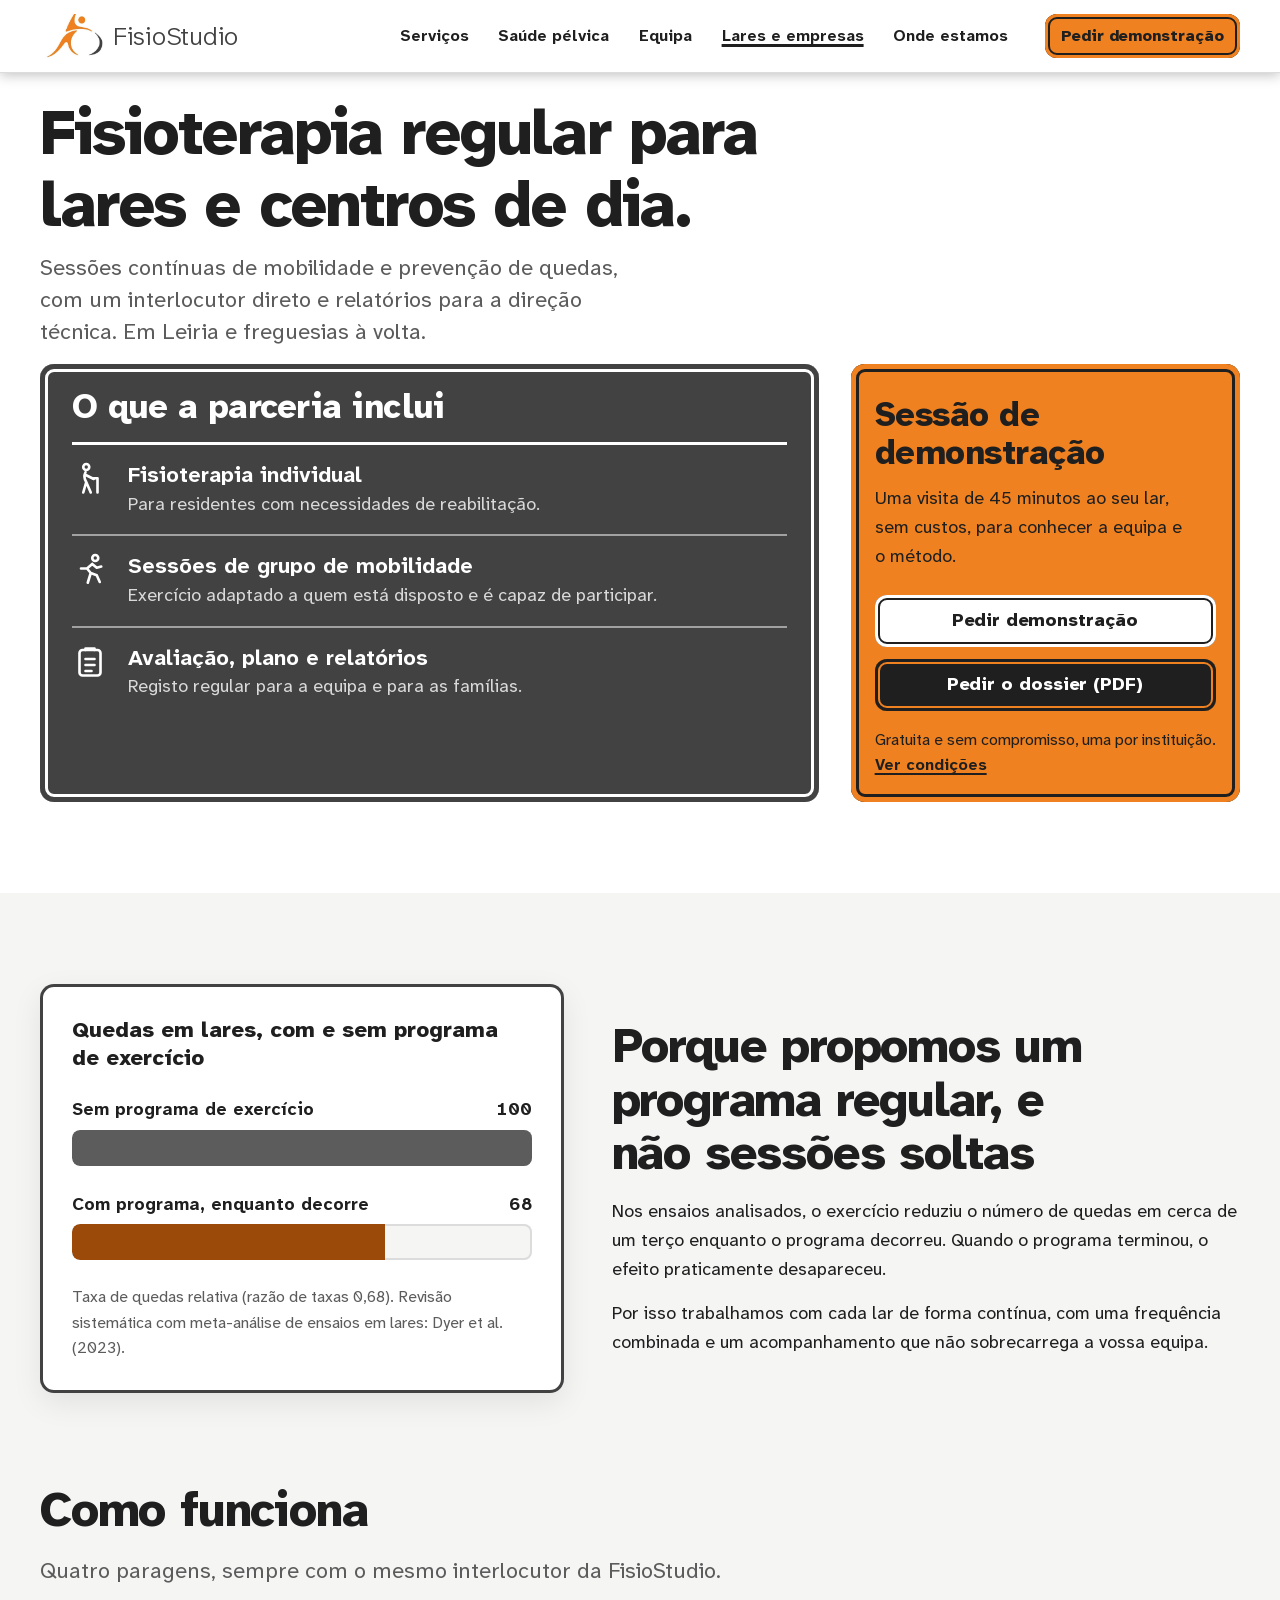
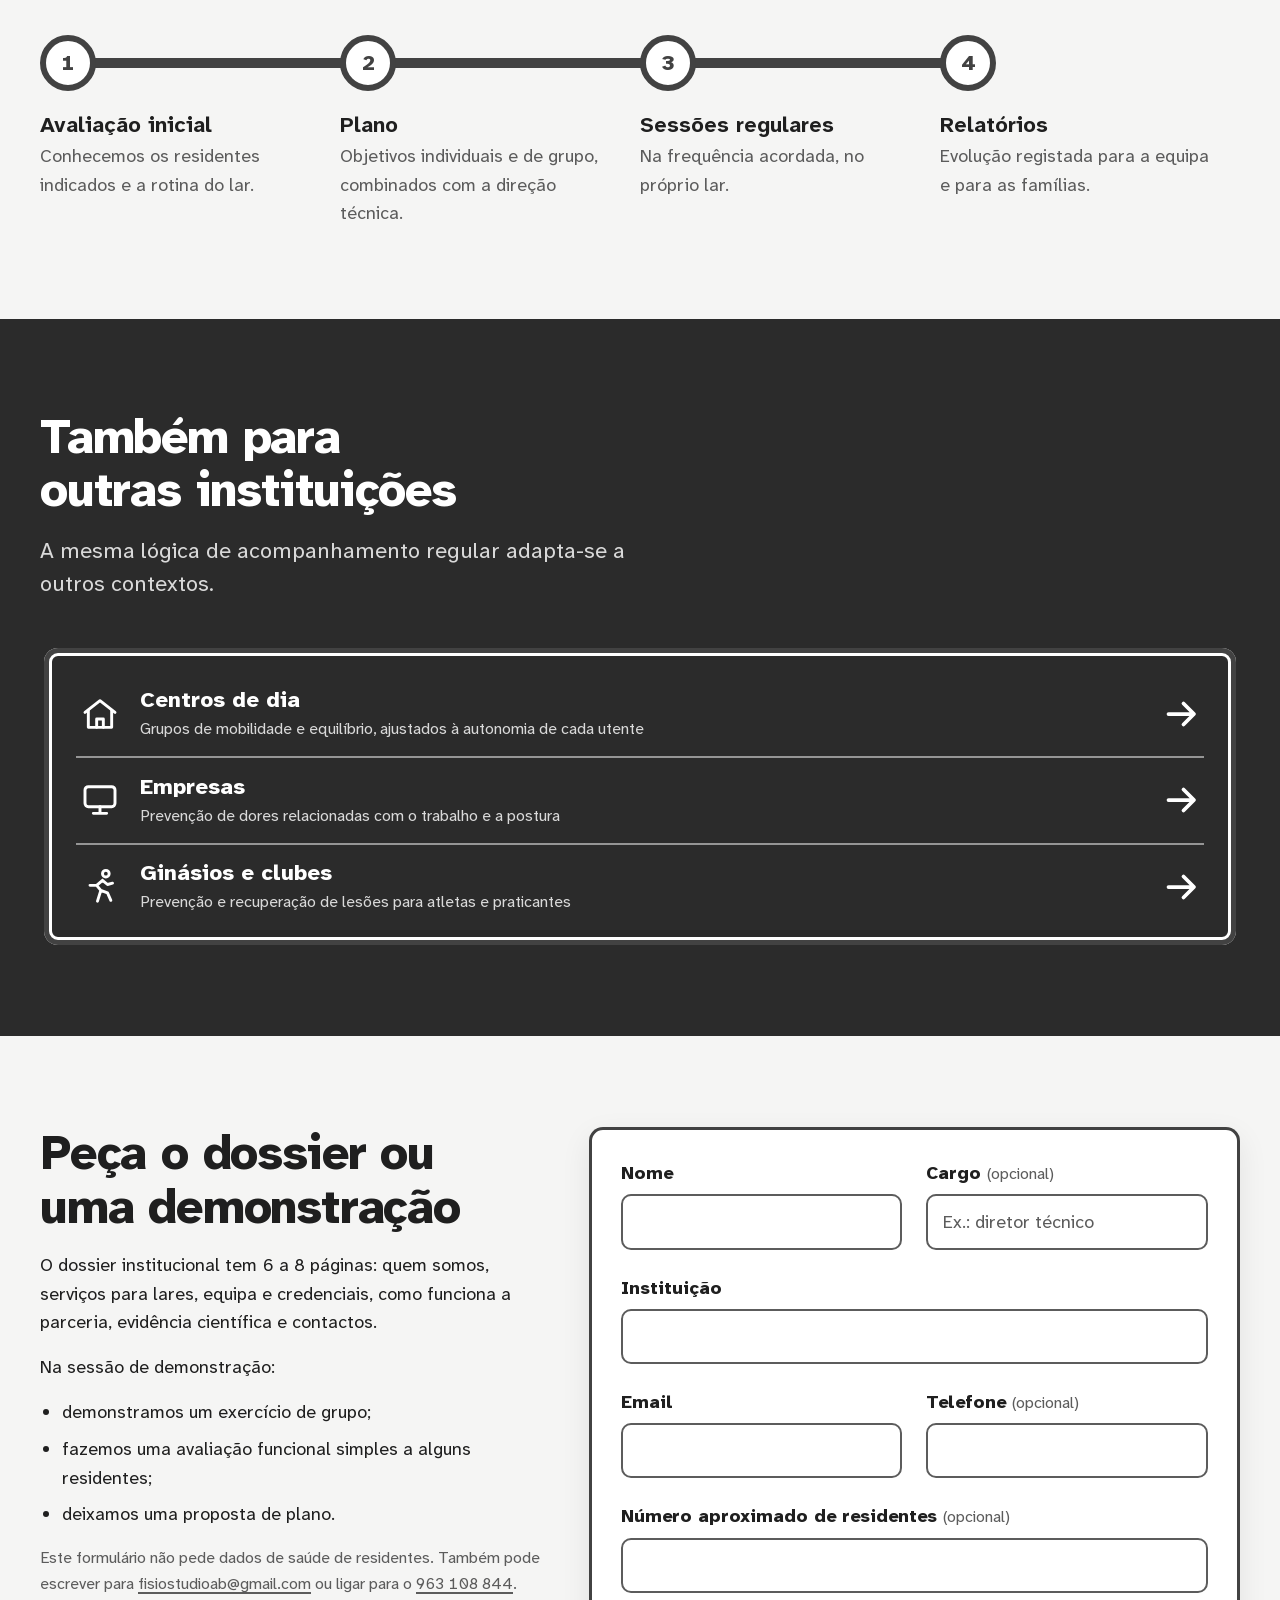
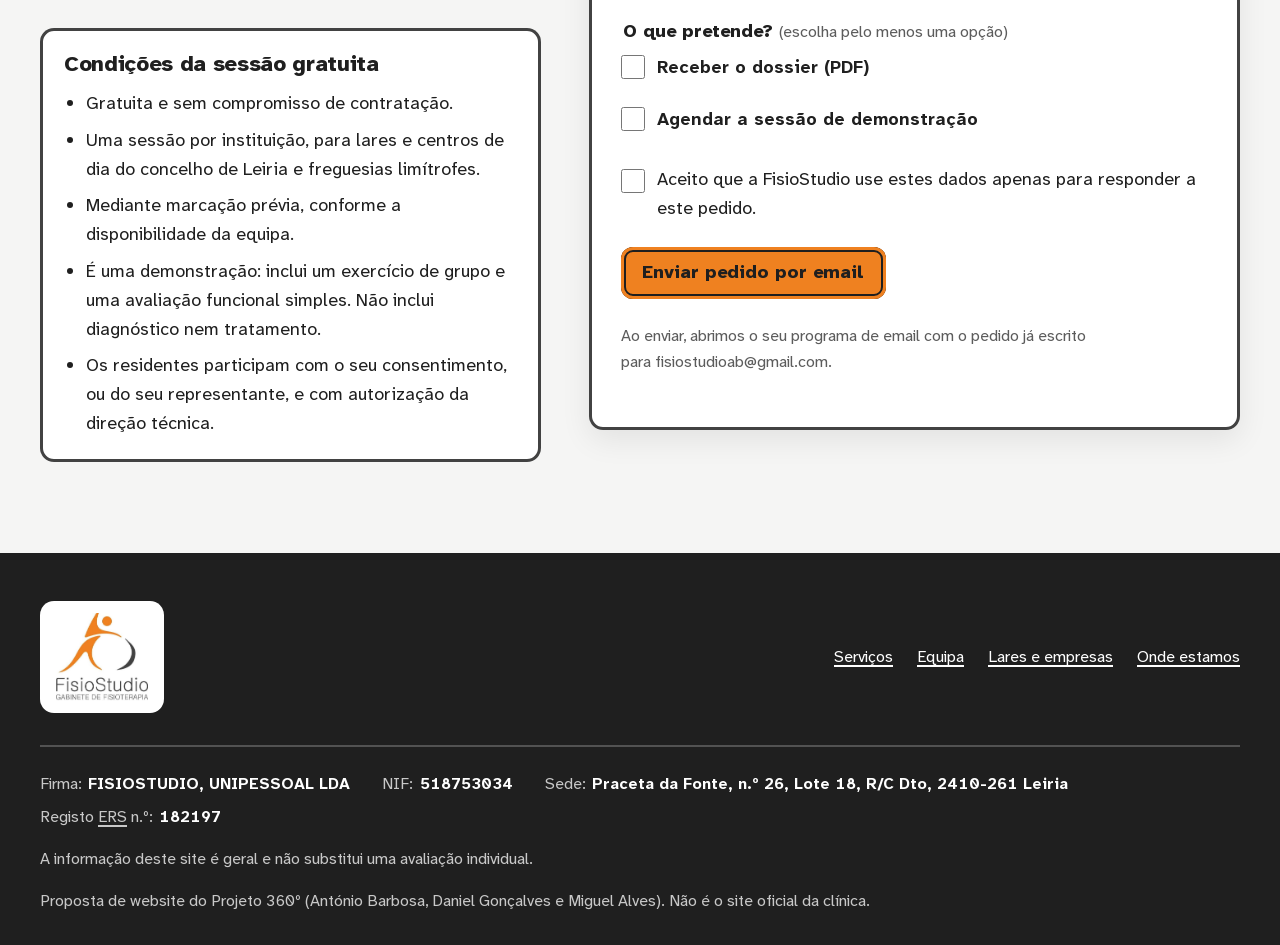
==== lares.html @ bb5291a2 "Site FisioStudio: proposta do Projeto 360º Site estático (index.html e lares.html) com as cores do l" ====
<!doctype html>
<html lang="pt-PT">
<head>
  <meta charset="utf-8">
  <meta name="viewport" content="width=device-width, initial-scale=1">
  <title>Fisioterapia para lares e centros de dia em Leiria · FisioStudio</title>
  <meta name="description" content="Fisioterapia regular em lares e centros de dia de Leiria: mobilidade, prevenção de quedas e sessões de grupo. Peça o dossier ou uma sessão de demonstração.">
  <meta name="theme-color" content="#ffffff">
  <link rel="stylesheet" href="assets/styles.css">
  <script>document.documentElement.classList.add('js');</script>
</head>
<body>
<svg width="0" height="0" style="position:absolute" aria-hidden="true" focusable="false">
  <defs>
    <symbol id="i-arrow" viewBox="0 0 24 24"><path d="M3 12h16M13 5l7 7-7 7"/></symbol>
    <symbol id="i-pain" viewBox="0 0 24 24"><circle cx="9" cy="4" r="2"/><path d="M9 7.5c-1.2 2.4-1.2 4.8 0 7l-2.5 7M9 14.5l3.5 7M9 9.5l4 2.5M5.5 10.5L9 9"/><path d="M14.5 13l2-1-1.2 2.4 2.2-.6-1.5 2.2"/></symbol>
    <symbol id="i-baby" viewBox="0 0 24 24"><circle cx="12" cy="7.5" r="4"/><path d="M10.5 7.5h.01M13.5 7.5h.01M11 9.5c.6.4 1.4.4 2 0"/><path d="M6.5 21c0-4 2.4-7 5.5-7s5.5 3 5.5 7"/><path d="M12 3.5c.8-.8 2-.8 2.5 0"/></symbol>
    <symbol id="i-pregnant" viewBox="0 0 24 24"><circle cx="10" cy="3.8" r="2.2"/><path d="M9.5 7.5c-1.5 2.3-1.7 5.2-.8 7.8"/><path d="M10.5 8c.7.6 1.3 1.2 1.6 1.8 2.9.2 4.4 2.3 3.6 4.4-.6 1.6-2.4 2.3-4.7 1.9"/><path d="M9 18l-.6 3M12.2 18.4l.4 2.6"/><path d="M10.6 10.8l2.4 2"/></symbol>
    <symbol id="i-run" viewBox="0 0 24 24"><circle cx="15.5" cy="4" r="2"/><path d="M13.5 8l-3.5 3 2.5 3-2 6.5M12.5 14l4 1.5 2 4.5M10 11H6M13.5 8l3 2.5 3-.8"/></symbol>
    <symbol id="i-desk" viewBox="0 0 24 24"><rect x="3" y="4" width="18" height="12" rx="2"/><path d="M8 20h8M12 16v4"/></symbol>
    <symbol id="i-senior" viewBox="0 0 24 24"><circle cx="9.5" cy="4" r="2"/><path d="M9 7.5c-1 2-.8 4.5.5 6.5l-2 7M9.5 14l3 7M9.5 9.5l5 2.5"/><path d="M17 11.5V21M14.5 11.5H17"/></symbol>
    <symbol id="i-home" viewBox="0 0 24 24"><path d="M3 11l9-7 9 7"/><path d="M5 9.8V20h14V9.8"/><path d="M10 20v-5h4v5"/></symbol>
    <symbol id="i-building" viewBox="0 0 24 24"><path d="M4 21V5l8-2v18M12 7h8v14M2 21h20"/><path d="M7 8h2M7 12h2M7 16h2M15 11h2M15 15h2"/></symbol>
    <symbol id="i-chat" viewBox="0 0 24 24"><path d="M4 19.5l1.3-3.7A8 8 0 1 1 8.6 19z"/><path d="M9 10h.01M12 10h.01M15 10h.01"/></symbol>
    <symbol id="i-phone" viewBox="0 0 24 24"><path d="M5 3h4l2 5-2.5 1.5a11 11 0 0 0 6 6L16 13l5 2v4a2 2 0 0 1-2 2A16 16 0 0 1 3 5a2 2 0 0 1 2-2"/></symbol>
    <symbol id="i-pin" viewBox="0 0 24 24"><path d="M12 21s-7-6.2-7-11.5a7 7 0 0 1 14 0C19 14.8 12 21 12 21z"/><circle cx="12" cy="9.5" r="2.5"/></symbol>
    <symbol id="i-parking" viewBox="0 0 24 24"><rect x="3" y="3" width="18" height="18" rx="3"/><path d="M9.5 17V7h3.5a3 3 0 0 1 0 6H9.5"/></symbol>
    <symbol id="i-clock" viewBox="0 0 24 24"><circle cx="12" cy="12" r="9"/><path d="M12 7v5l3 2"/></symbol>
    <symbol id="i-mail" viewBox="0 0 24 24"><rect x="3" y="5" width="18" height="14" rx="2"/><path d="M3.5 6l8.5 7 8.5-7"/></symbol>
    <symbol id="i-mic" viewBox="0 0 24 24"><rect x="9" y="3" width="6" height="11" rx="3"/><path d="M5.5 11a6.5 6.5 0 0 0 13 0M12 17.5V21M8.5 21h7"/></symbol>
    <symbol id="i-star" viewBox="0 0 24 24"><path d="M12 2.8l2.8 5.8 6.3.9-4.6 4.4 1.1 6.3L12 17.2l-5.6 3 1.1-6.3L2.9 9.5l6.3-.9z"/></symbol>
    <symbol id="i-clipboard" viewBox="0 0 24 24"><rect x="5" y="4" width="14" height="17" rx="2"/><path d="M9 4V3h6v1M9 10h6M9 14h6M9 18h4"/></symbol>
    <symbol id="i-menu" viewBox="0 0 24 24"><path d="M4 7h16M4 12h16M4 17h16"/></symbol>
  </defs>
</svg>

<a class="skip" href="#conteudo">Saltar para o conteúdo</a>

<header class="site-header">
  <div class="wrap">
    <a class="brand" href="index.html" aria-label="FisioStudio, página inicial"><img src="assets/logo-mark.png" alt="" width="57" height="44"><span aria-hidden="true">FisioStudio</span></a>
    <a class="btn header-cta" href="#pedido" aria-label="Pedir demonstração"><span class="cta-long" aria-hidden="true">Pedir demonstração</span><span class="cta-short" aria-hidden="true">Pedir</span></a>
    <button class="menu-toggle" type="button" aria-expanded="false" aria-controls="menu">
      <svg class="icon" aria-hidden="true"><use href="#i-menu"/></svg>Menu
    </button>
    <nav class="nav" id="menu" aria-label="Principal">
      <ul>
        <li><a href="index.html#linha-da-vida">Serviços</a></li>
        <li><a href="index.html#saude-pelvica">Saúde pélvica</a></li>
        <li><a href="index.html#equipa">Equipa</a></li>
        <li><a href="lares.html" aria-current="page">Lares e empresas</a></li>
        <li><a href="index.html#onde-estamos">Onde estamos</a></li>
      </ul>
    </nav>
  </div>
</header>

<main id="conteudo">

  <section class="hero hero--b2b" aria-labelledby="titulo">
    <div class="wrap">
      <div class="hero__lede">
        <h1 id="titulo">Fisioterapia regular para lares e centros de dia.</h1>
        <p>Sessões contínuas de mobilidade e prevenção de quedas, com um interlocutor direto e relatórios para a direção técnica. Em Leiria e freguesias à volta.</p>
      </div>
      <div class="hero__grid">
        <div class="facts-plate">
          <h2>O que a parceria inclui</h2>
          <ul class="facts">
            <li><svg class="icon" aria-hidden="true"><use href="#i-senior"/></svg><div><strong>Fisioterapia individual</strong><span>Para residentes com necessidades de reabilitação.</span></div></li>
            <li><svg class="icon" aria-hidden="true"><use href="#i-run"/></svg><div><strong>Sessões de grupo de mobilidade</strong><span>Exercício adaptado a quem está disposto e é capaz de participar.</span></div></li>
            <li><svg class="icon" aria-hidden="true"><use href="#i-clipboard"/></svg><div><strong>Avaliação, plano e relatórios</strong><span>Registo regular para a equipa e para as famílias.</span></div></li>
          </ul>
        </div>
        <div class="hero__aside">
          <div class="book-plate">
            <h2>Sessão de demonstração</h2>
            <p>Uma visita de 45 minutos ao seu lar, sem custos, para conhecer a equipa e o método.</p>
            <div class="actions">
              <a class="btn" href="#pedido">Pedir demonstração</a>
              <a class="btn btn--ink" href="#pedido">Pedir o dossier (PDF)</a>
            </div>
            <p class="small">Gratuita e sem compromisso, uma por instituição. <a href="#condicoes">Ver condições</a></p>
          </div>
        </div>
      </div>
    </div>
  </section>

  <section class="section" aria-labelledby="evidencia-titulo">
    <div class="wrap evidence">
      <figure class="evidence__figure">
        <p class="evidence__title">Quedas em lares, com e sem programa de exercício</p>
        <div class="bars" role="img" aria-label="Gráfico de barras, índice relativo de quedas: sem programa de exercício, 100; com programa, enquanto decorre, 68, cerca de um terço menos.">
          <div>
            <div class="bar__label"><span>Sem programa de exercício</span><span>100</span></div>
            <div class="bar__track"><div class="bar__fill" style="width:100%"></div></div>
          </div>
          <div>
            <div class="bar__label"><span>Com programa, enquanto decorre</span><span>68</span></div>
            <div class="bar__track"><div class="bar__fill bar__fill--sign" style="width:68%"></div></div>
          </div>
        </div>
        <figcaption>Taxa de quedas relativa (razão de taxas 0,68). Revisão sistemática com meta-análise de ensaios em lares: Dyer et al. (2023).</figcaption>
      </figure>
      <div class="evidence__text">
        <h2 id="evidencia-titulo">Porque propomos um programa regular, e não sessões soltas</h2>
        <p>Nos ensaios analisados, o exercício reduziu o número de quedas em cerca de um terço enquanto o programa decorreu. Quando o programa terminou, o efeito praticamente desapareceu.</p>
        <p>Por isso trabalhamos com cada lar de forma contínua, com uma frequência combinada e um acompanhamento que não sobrecarrega a vossa equipa.</p>
      </div>
    </div>
  </section>

  <section class="section section--tight" aria-labelledby="como-titulo">
    <div class="wrap">
      <div class="section__head">
        <h2 id="como-titulo">Como funciona</h2>
        <p>Quatro paragens, sempre com o mesmo interlocutor da FisioStudio.</p>
      </div>
      <ol class="route-line">
        <li><div><strong>Avaliação inicial</strong><span>Conhecemos os residentes indicados e a rotina do lar.</span></div></li>
        <li><div><strong>Plano</strong><span>Objetivos individuais e de grupo, combinados com a direção técnica.</span></div></li>
        <li><div><strong>Sessões regulares</strong><span>Na frequência acordada, no próprio lar.</span></div></li>
        <li><div><strong>Relatórios</strong><span>Evolução registada para a equipa e para as famílias.</span></div></li>
      </ol>
    </div>
  </section>

  <section class="section lifeline" aria-labelledby="outros-titulo">
    <div class="wrap">
      <div class="section__head">
        <h2 id="outros-titulo">Também para outras instituições</h2>
        <p>A mesma lógica de acompanhamento regular adapta-se a outros contextos.</p>
      </div>
      <nav class="direction-plate direction-plate--solo" aria-labelledby="outros-titulo">
        <ul class="routes">
          <li><a class="route" href="#pedido">
            <svg class="icon" aria-hidden="true"><use href="#i-home"/></svg>
            <span><span class="route__need">Centros de dia</span><span class="route__dest">Grupos de mobilidade e equilíbrio, ajustados à autonomia de cada utente</span></span>
            <svg class="icon route__arrow" aria-hidden="true"><use href="#i-arrow"/></svg>
          </a></li>
          <li><a class="route" href="#pedido">
            <svg class="icon" aria-hidden="true"><use href="#i-desk"/></svg>
            <span><span class="route__need">Empresas</span><span class="route__dest">Prevenção de dores relacionadas com o trabalho e a postura</span></span>
            <svg class="icon route__arrow" aria-hidden="true"><use href="#i-arrow"/></svg>
          </a></li>
          <li><a class="route" href="#pedido">
            <svg class="icon" aria-hidden="true"><use href="#i-run"/></svg>
            <span><span class="route__need">Ginásios e clubes</span><span class="route__dest">Prevenção e recuperação de lesões para atletas e praticantes</span></span>
            <svg class="icon route__arrow" aria-hidden="true"><use href="#i-arrow"/></svg>
          </a></li>
        </ul>
      </nav>
    </div>
  </section>

  <section class="section" id="pedido" aria-labelledby="pedido-titulo">
    <div class="wrap request">
      <div class="request__info">
        <h2 id="pedido-titulo">Peça o dossier ou uma demonstração</h2>
        <p>O dossier institucional tem 6 a 8 páginas: quem somos, serviços para lares, equipa e credenciais, como funciona a parceria, evidência científica e contactos.</p>
        <p>Na sessão de demonstração:</p>
        <ul>
          <li>demonstramos um exercício de grupo;</li>
          <li>fazemos uma avaliação funcional simples a alguns residentes;</li>
          <li>deixamos uma proposta de plano.</li>
        </ul>
        <p class="note">Este formulário não pede dados de saúde de residentes. Também pode escrever para <a href="mailto:fisiostudioab@gmail.com">fisiostudioab@gmail.com</a> ou ligar para o <a href="tel:+351963108844">963 108 844</a>.</p>
        <div class="conditions" id="condicoes">
          <h3>Condições da sessão gratuita</h3>
          <ul>
            <li>Gratuita e sem compromisso de contratação.</li>
            <li>Uma sessão por instituição, para lares e centros de dia do concelho de Leiria e freguesias limítrofes.</li>
            <li>Mediante marcação prévia, conforme a disponibilidade da equipa.</li>
            <li>É uma demonstração: inclui um exercício de grupo e uma avaliação funcional simples. Não inclui diagnóstico nem tratamento.</li>
            <li>Os residentes participam com o seu consentimento, ou do seu representante, e com autorização da direção técnica.</li>
          </ul>
        </div>
      </div>

      <form class="form" data-request-form novalidate aria-labelledby="pedido-titulo">
        <div class="field-row">
          <div class="field">
            <label for="nome">Nome</label>
            <input id="nome" name="nome" type="text" autocomplete="name" required aria-describedby="erro-nome">
            <p class="error" id="erro-nome" hidden>Indique o seu nome.</p>
          </div>
          <div class="field">
            <label for="cargo">Cargo <span class="hint">(opcional)</span></label>
            <input id="cargo" name="cargo" type="text" autocomplete="organization-title" placeholder="Ex.: diretor técnico">
          </div>
        </div>
        <div class="field">
          <label for="instituicao">Instituição</label>
          <input id="instituicao" name="instituicao" type="text" autocomplete="organization" required aria-describedby="erro-instituicao">
          <p class="error" id="erro-instituicao" hidden>Indique o nome da instituição.</p>
        </div>
        <div class="field-row">
          <div class="field">
            <label for="email">Email</label>
            <input id="email" name="email" type="email" autocomplete="email" required aria-describedby="erro-email">
            <p class="error" id="erro-email" hidden>Indique um email válido, por exemplo nome@instituicao.pt.</p>
          </div>
          <div class="field">
            <label for="telefone">Telefone <span class="hint">(opcional)</span></label>
            <input id="telefone" name="telefone" type="tel" autocomplete="tel">
          </div>
        </div>
        <div class="field">
          <label for="residentes">Número aproximado de residentes <span class="hint">(opcional)</span></label>
          <input id="residentes" name="residentes" type="number" min="1" inputmode="numeric">
        </div>
        <fieldset aria-describedby="erro-pedido">
          <legend>O que pretende? <span class="hint">(escolha pelo menos uma opção)</span></legend>
          <label class="choice"><input type="checkbox" name="pedido" value="dossier"> Receber o dossier (PDF)</label>
          <label class="choice"><input type="checkbox" name="pedido" value="demonstracao"> Agendar a sessão de demonstração</label>
          <p class="error" id="erro-pedido" hidden>Escolha pelo menos uma opção.</p>
        </fieldset>
        <div class="field">
          <label class="choice choice--consent"><input type="checkbox" name="consentimento" required aria-describedby="erro-consentimento"> Aceito que a FisioStudio use estes dados apenas para responder a este pedido.</label>
          <p class="error" id="erro-consentimento" hidden>Para o contactarmos, precisamos do seu consentimento.</p>
        </div>
        <button class="btn" type="submit">Enviar pedido por email</button>
        <p class="hint">Ao enviar, abrimos o seu programa de email com o pedido já escrito para fisiostudioab@gmail.com.</p>
        <p class="form-status" role="status" tabindex="-1"></p>
      </form>
    </div>
  </section>

</main>

<footer class="site-footer">
  <div class="wrap">
    <div class="footer-top">
      <a class="footer-logo" href="index.html"><img src="assets/logo.png" alt="FisioStudio, gabinete de fisioterapia. Página inicial" width="92" height="88"></a>
      <nav class="footer-nav" aria-label="Rodapé">
        <ul>
          <li><a href="index.html#linha-da-vida">Serviços</a></li>
          <li><a href="index.html#equipa">Equipa</a></li>
          <li><a href="lares.html">Lares e empresas</a></li>
          <li><a href="index.html#onde-estamos">Onde estamos</a></li>
        </ul>
      </nav>
    </div>
    <div class="legal">
      <dl>
        <div><dt>Firma:</dt><dd>FISIOSTUDIO, UNIPESSOAL LDA</dd></div>
        <div><dt>NIF:</dt><dd>518753034</dd></div>
        <div><dt>Sede:</dt><dd>Praceta da Fonte, n.º 26, Lote 18, R/C Dto, 2410-261 Leiria</dd></div>
        <div><dt>Registo <a href="https://www.ers.pt/pt/prestadores/servicos/pesquisa-de-prestadores/"><abbr title="Entidade Reguladora da Saúde">ERS</abbr></a> n.º:</dt><dd>182197</dd></div>
      </dl>
      <p>A informação deste site é geral e não substitui uma avaliação individual.</p>
      <p>Proposta de website do Projeto 360º (António Barbosa, Daniel Gonçalves e Miguel Alves). Não é o site oficial da clínica.</p>
    </div>
  </div>
</footer>

<script src="assets/app.js" defer></script>
</body>
</html>
---- assets/styles.css ----
/* FisioStudio: sistema de sinalética */

@font-face {
  font-family: "Atkinson Hyperlegible Next";
  font-style: normal;
  font-weight: 200 800;
  font-display: swap;
  src: url("fonts/atkinson-hyperlegible-next-latin-ext.woff2") format("woff2");
  unicode-range: U+0100-02BA, U+02BD-02C5, U+02C7-02CC, U+02CE-02D7, U+02DD-02FF, U+0304, U+0308, U+0329, U+1D00-1DBF, U+1E00-1E9F, U+1EF2-1EFF, U+2020, U+20A0-20AB, U+20AD-20C4, U+2113, U+2C60-2C7F, U+A720-A7FF;
}
@font-face {
  font-family: "Atkinson Hyperlegible Next";
  font-style: normal;
  font-weight: 200 800;
  font-display: swap;
  src: url("fonts/atkinson-hyperlegible-next-latin.woff2") format("woff2");
  unicode-range: U+0000-00FF, U+0131, U+0152-0153, U+02BB-02BC, U+02C6, U+02DA, U+02DC, U+0304, U+0308, U+0329, U+2000-206F, U+20AC, U+2122, U+2191, U+2193, U+2212, U+2215, U+FEFF, U+FFFD;
}

:root {
  /* Cores do logótipo FisioStudio: laranja #EF8120 e carvão #424242, sobre branco.
     Carvão = placas de direção; laranja = marca e ações de marcação; laranja escuro = localização e texto laranja. */
  --sign: #424242;
  --sign-deep: #2b2b2b;
  --sign-tint: #d9d9d9;
  --mark: #ef8120;
  --mark-hover: #f59a47;
  --brown: #9c4a09;
  --brown-tint: #fce3cc;
  --ink: #1f1f1f;
  --ink-soft: #5c5c5c;
  --night: #1f1f1f;
  --night-soft: #c8c8c8;
  --ground: #f5f5f4;
  --paper: #ffffff;
  --rule: #dcdcdc;
  --ink-hover: #3a3a3a;
  --error: #a4161a;
  --error-bg: #fff5f5;
  --ok: #14532d;
  --ok-bg: #e6f4ea;

  --font: "Atkinson Hyperlegible Next", "Atkinson Hyperlegible", system-ui, sans-serif;

  --step--1: 1rem;
  --step-0: 1.125rem;
  --step-1: 1.375rem;
  --step-2: clamp(1.625rem, 1.2rem + 1.4vw, 2.125rem);
  --step-3: clamp(2rem, 1.3rem + 2.6vw, 3rem);
  --step-4: clamp(2.5rem, 1.4rem + 4.2vw, 4.5rem);

  --space-1: 0.5rem;
  --space-2: 0.75rem;
  --space-3: 1rem;
  --space-4: 1.5rem;
  --space-5: 2rem;
  --space-6: 3rem;
  --space-7: clamp(3.5rem, 2.5rem + 4vw, 6rem);

  --radius: 14px;
  --gutter: clamp(1rem, 0.5rem + 2.5vw, 2.5rem);
  --max: 76rem;
  --ease-out: cubic-bezier(0.16, 1, 0.3, 1);
}

*, *::before, *::after { box-sizing: border-box; }

html {
  -webkit-text-size-adjust: 100%;
  scroll-behavior: smooth;
  scroll-padding-top: 5.5rem;
  scrollbar-color: var(--sign) var(--ground);
}

body {
  margin: 0;
  font-family: var(--font);
  font-size: var(--step-0);
  line-height: 1.6;
  color: var(--ink);
  background: var(--ground);
  caret-color: var(--sign);
  font-variant-numeric: tabular-nums;
  text-rendering: optimizeLegibility;
}

::selection { background: var(--sign-tint); color: var(--ink); }

img, svg { display: block; max-width: 100%; }

h1, h2, h3, h4 {
  line-height: 1.12;
  letter-spacing: -0.015em;
  text-wrap: balance;
  margin: 0;
  font-weight: 800;
}

p { margin: 0; text-wrap: pretty; }

a {
  color: inherit;
  text-decoration-thickness: 2px;
  text-underline-offset: 0.2em;
}

:focus-visible {
  outline: 3px solid var(--ink);
  outline-offset: 3px;
  box-shadow: 0 0 0 9px #fff;
  border-radius: 6px;
}

.visually-hidden {
  position: absolute !important;
  width: 1px; height: 1px;
  overflow: hidden; clip: rect(0 0 0 0);
  white-space: nowrap;
}

.wrap { width: min(100% - 2 * var(--gutter), var(--max)); margin-inline: auto; }

.icon { width: 1.5em; height: 1.5em; flex: none; fill: none; stroke: currentColor; stroke-width: 2; stroke-linecap: round; stroke-linejoin: round; }
.icon--solid { fill: currentColor; stroke: none; }

.todo {
  background: var(--brown-tint);
  color: var(--brown);
  padding: 0.05em 0.4em;
  border-radius: 6px;
  font-weight: 700;
  white-space: nowrap;
}

/* ---------- Ligação para saltar ---------- */
.skip {
  position: absolute; left: var(--space-3); top: -10rem;
  background: var(--ink); color: #fff;
  padding: var(--space-2) var(--space-3);
  font-weight: 800; border-radius: 10px; z-index: 100;
}
.skip:focus { top: var(--space-3); }

/* ---------- Botões ---------- */
.btn {
  display: inline-flex; align-items: center; gap: 0.6em;
  min-height: 3.25rem;
  padding: 0.75rem 1.35rem;
  border: 0; border-radius: 12px;
  background: var(--mark); color: var(--ink);
  font: inherit; font-weight: 800; font-size: var(--step-0);
  text-decoration: none; line-height: 1.2;
  box-shadow: inset 0 0 0 3px var(--mark), inset 0 0 0 5px var(--ink);
  cursor: pointer;
  transition: background-color 0.2s var(--ease-out), transform 0.2s var(--ease-out), box-shadow 0.2s var(--ease-out);
}
.btn:hover { background: var(--mark-hover); box-shadow: inset 0 0 0 3px var(--mark-hover), inset 0 0 0 5px var(--ink); transform: translateY(-1px); }
.btn:active { transform: translateY(0); }
.btn .icon { width: 1.35em; height: 1.35em; }

.btn--sign {
  background: var(--sign); color: #fff;
  box-shadow: inset 0 0 0 3px var(--sign), inset 0 0 0 5px #fff;
}
.btn--sign:hover { background: var(--sign-deep); box-shadow: inset 0 0 0 3px var(--sign-deep), inset 0 0 0 5px #fff; }

.btn--brown {
  background: #fff; color: var(--brown);
  box-shadow: inset 0 0 0 3px #fff, inset 0 0 0 5px var(--brown);
}
.btn--brown:hover { background: var(--brown-tint); box-shadow: inset 0 0 0 3px var(--brown-tint), inset 0 0 0 5px var(--brown); }

/* ---------- Cabeçalho ---------- */
.site-header {
  background: var(--paper);
  color: var(--ink);
  border-bottom: 1px solid var(--rule);
  position: sticky; top: 0; z-index: 50;
  box-shadow: 0 2px 12px rgb(0 0 0 / 0.25);
}
.site-header .wrap {
  display: flex; align-items: center; gap: var(--space-4);
  min-height: 4.5rem;
  position: relative;
}
.brand {
  display: inline-flex; align-items: center;
  gap: 0.6rem;
  text-decoration: none; color: var(--sign);
  font-weight: 300; font-size: 1.625rem; letter-spacing: -0.01em; line-height: 1;
  padding: 0.25rem 0.4rem;
  border-radius: 10px;
}
.brand img { height: 2.75rem; width: auto; }

.nav { margin-left: auto; }
.nav ul { list-style: none; display: flex; gap: 0.25rem; margin: 0; padding: 0; }
.nav a {
  display: inline-flex; align-items: center; min-height: 2.75rem;
  padding: 0 0.8rem; border-radius: 8px;
  color: var(--ink); text-decoration: none; font-weight: 700; font-size: var(--step--1);
}
.nav a:hover { background: var(--ground); text-decoration: underline; }
.nav a[aria-current="page"] { text-decoration: underline; text-decoration-thickness: 3px; }

.nav { order: 2; }
.header-cta { order: 3; min-height: 2.75rem; padding: 0.5rem 1rem; font-size: var(--step--1); }
.menu-toggle { order: 4; }
.cta-short { display: none; }

.menu-toggle {
  display: none;
  margin-left: auto;
  min-height: 2.75rem; padding: 0 0.9rem;
  background: transparent; color: var(--ink);
  border: 2px solid var(--ink); border-radius: 10px;
  font: inherit; font-weight: 700; font-size: var(--step--1);
  cursor: pointer;
  align-items: center; gap: 0.5em;
}

@media (max-width: 62rem) {
  .js .menu-toggle { display: inline-flex; }
  .js .nav { max-height: calc(100dvh - 4.5rem); overflow-y: auto; position: absolute; left: calc(-1 * var(--gutter)); right: calc(-1 * var(--gutter)); top: 100%; background: var(--paper); margin: 0; display: none; box-shadow: 0 12px 24px rgb(0 0 0 / 0.3); }
  .js .nav.is-open { display: block; }
  .js .nav ul { flex-direction: column; padding: var(--space-2) var(--gutter) var(--space-4); }
  .js .nav a { min-height: 3rem; font-size: var(--step-0); width: 100%; border-bottom: 1px solid var(--rule); border-radius: 0; }
  .site-header .wrap { gap: var(--space-2); }
  .header-cta { margin-left: auto; padding-inline: 0.85rem; }
  .cta-long { display: none; }
  .cta-short { display: inline; }
  .js .menu-toggle { margin-left: 0; }
  html:not(.js) .site-header .wrap { flex-wrap: wrap; padding-block: var(--space-2); }
  html:not(.js) .nav ul { flex-wrap: wrap; }
}

/* ---------- Herói: campo de sinalética ---------- */
.hero {
  background: var(--paper);
  color: var(--ink);
  padding-block: var(--space-4) var(--space-7);
}
.hero__lede { max-width: 46rem; margin-bottom: var(--space-3); }
.hero__lede h1 { font-size: var(--step-4); letter-spacing: -0.03em; }
@media (min-width: 75rem) {
  .hero__lede { max-width: none; }
  .hero__lede h1 { font-size: 4rem; }
}
.hero__lede p { font-size: var(--step-1); color: var(--ink-soft); margin-top: var(--space-2); max-width: 38rem; line-height: 1.45; }

.hero__grid {
  display: grid;
  grid-template-columns: minmax(0, 2fr) minmax(0, 1fr);
  gap: var(--space-5);
  align-items: start;
}

/* Placa de direções */
.direction-plate {
  background: var(--sign);
  color: #fff;
  border-radius: var(--radius);
  box-shadow: inset 0 0 0 5px var(--sign), inset 0 0 0 8px #fff;
  padding: var(--space-4) var(--space-5) var(--space-3);
}
.direction-plate h2 {
  font-size: var(--step-2);
  padding: var(--space-2) 0 var(--space-3);
  border-bottom: 3px solid #fff;
}
.routes { list-style: none; margin: 0; padding: 0; }
.routes li + li { border-top: 2px solid rgb(255 255 255 / 0.5); }
.route {
  display: grid;
  grid-template-columns: 2.75rem minmax(0, 1fr) auto;
  align-items: center;
  gap: var(--space-3);
  padding: 0.7rem 0.25rem;
  min-height: 3.5rem;
  color: #fff; text-decoration: none;
  border-radius: 8px;
}
.route .icon { width: 2.5rem; height: 2.5rem; stroke-width: 1.75; }
.route__need { display: block; font-weight: 800; font-size: var(--step-1); line-height: 1.25; }
.route__dest { display: block; color: var(--sign-tint); font-size: var(--step--1); margin-top: 0.15rem; }
.route .route__arrow { width: 2.25rem; height: 2.25rem; stroke-width: 2.5; transition: transform 0.25s var(--ease-out); }
.route:hover .route__need { text-decoration: underline; text-decoration-thickness: 2px; text-underline-offset: 0.2em; }
.route:hover .route__arrow { transform: translateX(6px); }

/* Coluna de marcação */
.hero__aside { display: grid; gap: var(--space-4); }

.book-plate {
  background: var(--mark);
  color: var(--ink);
  border-radius: var(--radius);
  box-shadow: inset 0 0 0 5px var(--mark), inset 0 0 0 8px var(--ink);
  padding: var(--space-5) var(--space-4) var(--space-4);
}
.book-plate h2 { font-size: var(--step-2); }
.book-plate p { margin-top: var(--space-2); }
.book-plate .actions { display: grid; gap: var(--space-2); margin-top: var(--space-4); }
.book-plate .btn { justify-content: center; width: 100%; }
.book-plate .btn:not(.btn--ink) { background: #fff; box-shadow: inset 0 0 0 3px #fff, inset 0 0 0 5px var(--ink); }
.book-plate .btn:not(.btn--ink):hover { background: var(--brown-tint); box-shadow: inset 0 0 0 3px var(--brown-tint), inset 0 0 0 5px var(--ink); }
.book-plate .btn:not(.btn--ink):focus-visible { box-shadow: inset 0 0 0 3px #fff, inset 0 0 0 5px var(--ink), 0 0 0 9px #fff; }
.book-plate .btn--ink {
  background: var(--ink); color: #fff;
  box-shadow: inset 0 0 0 3px var(--ink), inset 0 0 0 5px var(--mark);
}
.book-plate .btn--ink:hover { background: var(--ink-hover); box-shadow: inset 0 0 0 3px var(--ink-hover), inset 0 0 0 5px var(--mark); }
.book-plate .small { font-size: var(--step--1); margin-top: var(--space-3); }

.place-plate {
  background: var(--brown);
  color: #fff;
  border-radius: var(--radius);
  box-shadow: inset 0 0 0 5px var(--brown), inset 0 0 0 8px #fff;
  padding: var(--space-4);
  display: grid; grid-template-columns: auto 1fr; gap: var(--space-2) var(--space-3);
  align-items: center;
  text-decoration: none;
}
.place-plate .icon { width: 2rem; height: 2rem; }
.place-plate strong { font-size: var(--step-1); display: block; line-height: 1.25; }
.place-plate span { color: #fff; font-size: var(--step--1); }
.place-plate:hover strong { text-decoration: underline; text-underline-offset: 0.2em; }

.proof {
  display: flex; flex-wrap: wrap; gap: var(--space-2) var(--space-5);
  margin-top: var(--space-5);
  padding-top: var(--space-4);
  border-top: 2px solid var(--rule);
  color: var(--ink-soft);
  font-size: var(--step--1);
  list-style: none; padding-left: 0; margin-bottom: 0;
}
.proof b { color: var(--ink); font-size: var(--step-1); margin-right: 0.25em; }
.proof .icon { display: inline-block; vertical-align: -0.2em; width: 1.1em; height: 1.1em; color: var(--brown); margin-right: 0.3em; }

@media (max-width: 56rem) {
  .hero__grid { grid-template-columns: 1fr; }
  .direction-plate { padding-inline: var(--space-4); }
  .route { grid-template-columns: 2rem minmax(0, 1fr) auto; gap: var(--space-2); padding-block: 0.7rem; }
  .route .icon { width: 2rem; height: 2rem; }
  .route .route__arrow { width: 1.75rem; height: 1.75rem; }
  .route__need { font-size: var(--step-0); }
  .hero { padding-top: var(--space-5); }
  .hero__lede { margin-bottom: var(--space-4); }
}

/* ---------- Secções ---------- */
.section { padding-block: var(--space-7); }
.section--tight { padding-top: 0; }
.section__head { max-width: 44rem; margin-bottom: var(--space-6); }
.section__head h2 { font-size: var(--step-3); letter-spacing: -0.025em; }
.section__head p { margin-top: var(--space-3); color: var(--ink-soft); font-size: var(--step-1); line-height: 1.5; }

/* ---------- Linha da vida ---------- */
.line-map { position: relative; }
.stations {
  list-style: none; margin: 0; padding: 0;
  display: grid;
  grid-template-columns: repeat(6, minmax(0, 1fr));
  position: relative;
}
.lifeline { background: var(--sign-deep); color: #fff; }
.lifeline .section__head p { color: var(--sign-tint); }
.lifeline .direction-plate { background: var(--sign-deep); }
.stations::before, .stations::after {
  content: "";
  position: absolute;
  left: calc(100% / 12); right: calc(100% / 12);
  top: 1.75rem; height: 10px; margin-top: -5px;
  border-radius: 5px;
  transform-origin: left center;
}
.stations::before { background: rgb(255 255 255 / 0.35); }
.stations::after { background: #fff; }
.js .line-map:not(.is-drawn) .stations::after { transform: scaleX(0); }
.line-map.is-drawn .stations::after { transform: scaleX(1); transition: transform 1.6s var(--ease-out); }

.station {
  position: relative;
  display: flex; flex-direction: column; align-items: center; gap: var(--space-2);
  width: 100%;
  padding: 0 0.25rem var(--space-2);
  background: none; border: 0;
  font: inherit; color: #fff; text-align: center;
  cursor: pointer;
  border-radius: 12px;
  z-index: 1;
}
.station__dot {
  width: 3.5rem; height: 3.5rem;
  border-radius: 50%;
  background: var(--sign);
  border: 6px solid #fff;
  display: grid; place-items: center;
  color: #fff;
  transition: background-color 0.25s var(--ease-out), color 0.25s var(--ease-out), transform 0.25s var(--ease-out);
}
.station__dot .icon { width: 1.6rem; height: 1.6rem; }
.station__text { display: flex; flex-direction: column; gap: 0.15rem; }
.station__name { font-weight: 800; font-size: var(--step-0); line-height: 1.2; }
.station__age { font-size: var(--step--1); color: var(--sign-tint); }
.station:hover .station__dot { transform: scale(1.08); }
.station:hover .station__name { text-decoration: underline; text-underline-offset: 0.2em; }
.station[aria-selected="true"] .station__dot { background: #fff; color: var(--sign); box-shadow: 0 0 0 4px var(--sign-deep), 0 0 0 7px #fff; }
.station[aria-selected="true"] .station__name { text-decoration: underline; text-decoration-thickness: 3px; text-underline-offset: 0.25em; }

.stop-panel {
  margin-top: var(--space-5);
  background: var(--paper);
  border-radius: var(--radius);
  color: var(--ink);
  box-shadow: inset 0 0 0 5px var(--paper), inset 0 0 0 8px var(--sign);
  overflow: hidden;
}
.stop-panel + .stop-panel { margin-top: var(--space-4); }
.stop-panel__title {
  background: var(--sign); color: #fff;
  padding: var(--space-4) var(--space-5);
  display: flex; align-items: center; gap: var(--space-3);
  font-size: var(--step-2);
}
.stop-panel__title .icon { width: 2.25rem; height: 2.25rem; }
.stop-panel__body {
  padding: var(--space-5);
  display: grid; grid-template-columns: minmax(0, 1.3fr) minmax(0, 1fr); gap: var(--space-5);
}
.stop-panel__body p { max-width: 62ch; }
.stop-panel__body p + p { margin-top: var(--space-3); }
.stop-panel__body .btn { margin-top: var(--space-4); }
.stop-panel h4 { margin: 0 0 var(--space-2); font-size: var(--step-0); }
.services { list-style: none; margin: 0 0 var(--space-4); padding: 0; }
.services li {
  display: flex; gap: var(--space-2); align-items: baseline;
  padding: 0.5rem 0; border-bottom: 1px solid var(--rule);
  font-weight: 700;
}
.services li::before {
  content: ""; flex: none;
  width: 0.7rem; height: 0.7rem; border-radius: 50%;
  border: 3px solid var(--sign); transform: translateY(0.05em);
}
.note { font-size: var(--step--1); color: var(--ink-soft); }

@media (max-width: 56rem) {
  .stations { grid-template-columns: 1fr; gap: 0; }
  .stations::before, .stations::after { left: 1.75rem; right: auto; top: 1.75rem; bottom: 1.75rem; width: 10px; height: auto; margin: 0 0 0 -5px; transform-origin: center top; }
  .js .line-map:not(.is-drawn) .stations::after { transform: scaleY(0); }
  .line-map.is-drawn .stations::after { transform: scaleY(1); }
  .station { flex-direction: row; text-align: left; gap: var(--space-3); padding: 0.4rem 0; }
  .stop-panel__body { grid-template-columns: 1fr; padding: var(--space-4); gap: var(--space-4); }
  .stop-panel__title { padding: var(--space-3) var(--space-4); }
}

/* ---------- Banda: saúde pélvica ---------- */
.band {
  background: var(--mark);
  color: var(--ink);
  padding-block: var(--space-7);
}
.band__grid { display: grid; grid-template-columns: minmax(0, 1.4fr) minmax(0, 1fr); gap: var(--space-6); align-items: end; }
.band h2 { font-size: var(--step-4); letter-spacing: -0.03em; }
.band h2 { color: var(--ink); }
.band h2 span { display: block; }
.band p { color: var(--ink); font-size: var(--step-1); line-height: 1.5; }
.band p + p { margin-top: var(--space-4); }
.band .btn { margin-top: var(--space-5); }
.band cite { font-style: normal; font-size: var(--step--1); color: var(--ink); display: block; margin-top: var(--space-4); }
.band .soon {
  display: flex; gap: var(--space-3); align-items: center;
  margin-top: var(--space-4);
  padding: var(--space-3) var(--space-4);
  border-radius: 12px;
  box-shadow: inset 0 0 0 2px var(--ink);
  color: var(--ink); font-size: var(--step--1);
}
.band .soon .icon { width: 2rem; height: 2rem; color: var(--ink); }
.band .btn { background: var(--ink); color: #fff; box-shadow: inset 0 0 0 3px var(--ink), inset 0 0 0 5px var(--mark); }
.band .btn:hover { background: var(--ink-hover); box-shadow: inset 0 0 0 3px var(--ink-hover), inset 0 0 0 5px var(--mark); }
.band .btn:focus-visible { box-shadow: inset 0 0 0 3px var(--ink), inset 0 0 0 5px var(--mark), 0 0 0 9px #fff; }
@media (max-width: 56rem) { .band__grid { grid-template-columns: 1fr; gap: var(--space-5); } }

/* ---------- Diretório da equipa ---------- */
.directory {
  background: var(--sign-deep);
  color: #fff;
  border-radius: var(--radius);
  box-shadow: inset 0 0 0 5px var(--sign-deep), inset 0 0 0 8px #fff, 0 14px 34px rgb(0 0 0 / 0.22);
  padding: var(--space-5);
  overflow-x: auto;
}
.directory table { width: 100%; border-collapse: collapse; min-width: 34rem; }
.directory caption { text-align: left; font-weight: 800; font-size: var(--step-2); padding-bottom: var(--space-3); }
.directory th, .directory td { text-align: left; padding: 0.85rem 0.75rem; border-bottom: 2px solid rgb(255 255 255 / 0.3); vertical-align: top; }
.directory thead th { font-size: var(--step--1); color: var(--sign-tint); font-weight: 700; border-bottom-width: 3px; border-bottom-color: #fff; }
.directory tbody th { font-weight: 800; font-size: var(--step-1); }
.directory .todo { background: rgb(255 255 255 / 0.14); color: #fff; }
.directory + .note { margin-top: var(--space-3); max-width: 62ch; }
@media (max-width: 40rem) {
  .directory { padding: var(--space-4) var(--space-3); overflow: visible; }
  .directory table { min-width: 0; }
  .directory thead { position: absolute; width: 1px; height: 1px; overflow: hidden; clip: rect(0 0 0 0); }
  .directory tr { display: grid; grid-template-columns: 1fr 1fr; gap: 0.25rem 0.75rem; padding: 0.85rem 0.25rem; border-bottom: 2px solid rgb(255 255 255 / 0.3); }
  .directory th, .directory td { padding: 0; border: 0; }
  .directory tbody th { grid-column: 1 / -1; }
  .directory td::before { content: attr(data-label); display: block; font-size: var(--step--1); color: var(--sign-tint); }
}
@media (max-width: 24rem) { .brand { font-size: 1.125rem; padding-inline: 0.6rem; } }

/* ---------- Como marcar ---------- */
.steps-plate {
  background: var(--paper);
  border-radius: var(--radius);
  box-shadow: inset 0 0 0 3px var(--sign), 0 10px 30px rgb(0 0 0 / 0.08);
  padding: var(--space-5);
  display: grid; grid-template-columns: minmax(0, 1fr) auto; gap: var(--space-5); align-items: center;
}
.steps { list-style: none; margin: 0; padding: 0; counter-reset: step; display: grid; gap: var(--space-4); }
.steps li { counter-increment: step; display: grid; grid-template-columns: 2.75rem 1fr; gap: var(--space-3); align-items: start; }
.steps li::before {
  content: counter(step);
  width: 2.75rem; height: 3.5rem; border-radius: 1.4rem 1.4rem 6px 6px;
  background: linear-gradient(var(--mark) 0 0.85rem, #fff 0.85rem);
  color: var(--ink);
  display: grid; place-items: center; padding-top: 0.75rem;
  font-weight: 800; font-size: var(--step-1); line-height: 1;
  border: 3px solid var(--ink);
}
.steps strong { display: block; font-size: var(--step-1); line-height: 1.3; }
.steps span { color: var(--ink-soft); }
@media (max-width: 48rem) { .steps-plate { grid-template-columns: 1fr; padding: var(--space-4); } }

/* ---------- Convite a lares ---------- */
.b2b {
  display: grid; grid-template-columns: auto minmax(0, 1fr) auto; gap: var(--space-5); align-items: center;
  background: var(--paper);
  border-radius: var(--radius);
  box-shadow: inset 0 0 0 3px var(--ink), 0 10px 30px rgb(0 0 0 / 0.08);
  padding: var(--space-5);
}
.b2b > .icon { width: 4rem; height: 4rem; color: var(--sign); stroke-width: 1.5; }
.b2b h2 { font-size: var(--step-2); }
.b2b p { margin-top: var(--space-2); color: var(--ink-soft); max-width: 58ch; }
@media (max-width: 56rem) { .b2b { grid-template-columns: 1fr; padding: var(--space-4); } }

/* ---------- Localização: placa turística ---------- */
.place {
  background: var(--brown-tint);
  color: var(--ink);
  padding-block: var(--space-7);
}
.place .section__head p { color: var(--ink-soft); }
.place-board {
  display: grid; grid-template-columns: repeat(3, minmax(0, 1fr)); gap: 0;
  border-radius: var(--radius);
  background: var(--paper);
  box-shadow: inset 0 0 0 5px var(--paper), inset 0 0 0 8px var(--brown);
  padding: 8px;
}
.place-board > div { padding: var(--space-5) var(--space-4); }
.place-board > div + div { border-left: 3px solid var(--brown); }
.place-board .icon { width: 2.5rem; height: 2.5rem; margin-bottom: var(--space-3); color: var(--brown); }
.place-board h3 { font-size: var(--step-1); margin-bottom: var(--space-2); }
.place-board p, .place-board li { color: var(--ink-soft); }
.place-board ul { list-style: none; margin: 0; padding: 0; display: grid; gap: var(--space-1); }
.place-board a { color: var(--ink); font-weight: 700; }
.place-board .btn { margin-top: var(--space-4); color: var(--brown); }
.place .todo { background: var(--brown-tint); color: var(--brown); }
@media (max-width: 56rem) {
  .place-board { grid-template-columns: 1fr; }
  .place-board > div + div { border-left: 0; border-top: 3px solid var(--brown); }
}

/* ---------- Rodapé legal ---------- */
.site-footer {
  background: var(--night); color: var(--night-soft);
  padding-block: var(--space-6) var(--space-5);
  font-size: var(--step--1);
}
.site-footer .wrap { display: grid; gap: var(--space-5); }
.footer-top { display: flex; flex-wrap: wrap; justify-content: space-between; gap: var(--space-4); align-items: center; }
.footer-logo { display: inline-block; background: #fff; border-radius: var(--radius); padding: 0.75rem 1rem; }
.footer-logo img { height: 5.5rem; width: auto; }
.footer-nav ul { list-style: none; margin: 0; padding: 0; display: flex; flex-wrap: wrap; gap: var(--space-1) var(--space-4); }
.footer-nav a { color: #fff; display: inline-flex; min-height: 2.75rem; align-items: center; }
.legal {
  border-top: 2px solid rgb(200 200 200 / 0.3);
  padding-top: var(--space-4);
  display: grid; gap: var(--space-3);
}
.legal dl { display: flex; flex-wrap: wrap; gap: var(--space-1) var(--space-5); margin: 0; }
.legal dl div { display: flex; flex-wrap: wrap; gap: 0.4em; }
.legal dt { color: var(--night-soft); }
.legal dd { margin: 0; color: #fff; font-weight: 700; }
.legal .todo { background: rgb(255 255 255 / 0.14); color: #fff; }

/* ---------- Página lares ---------- */
.direction-plate--solo { margin-inline: 4px; }
.direction-plate--solo .route { padding-block: 0.9rem; }
.hero--b2b .hero__grid { align-items: stretch; }
.facts-plate {
  background: var(--sign); color: #fff;
  border-radius: var(--radius);
  box-shadow: inset 0 0 0 5px var(--sign), inset 0 0 0 8px #fff;
  padding: var(--space-4) var(--space-5);
}
.facts-plate h2 { font-size: var(--step-2); padding-bottom: var(--space-3); border-bottom: 3px solid #fff; }
.facts { list-style: none; margin: 0; padding: 0; }
.facts li { display: grid; grid-template-columns: 2.5rem 1fr; gap: var(--space-3); padding: var(--space-3) 0; align-items: start; }
.facts li + li { border-top: 2px solid rgb(255 255 255 / 0.5); }
.facts .icon { width: 2.25rem; height: 2.25rem; stroke-width: 1.75; }
.facts strong { display: block; font-size: var(--step-1); line-height: 1.3; }
.facts span { color: var(--sign-tint); }
@media (max-width: 40rem) { .facts-plate { padding-inline: var(--space-3); } }

.evidence {
  display: grid; grid-template-columns: minmax(0, 1fr) minmax(0, 1.2fr); gap: var(--space-6); align-items: center;
}
.evidence__figure {
  background: var(--paper);
  border-radius: var(--radius);
  box-shadow: inset 0 0 0 3px var(--sign), 0 10px 30px rgb(0 0 0 / 0.08);
  padding: var(--space-5);
  margin: 0;
}
.evidence__title { font-size: var(--step-1); font-weight: 800; line-height: 1.25; }
.bars { display: grid; gap: var(--space-4); margin: var(--space-4) 0; }
.bar__label { display: flex; justify-content: space-between; gap: var(--space-3); font-weight: 700; margin-bottom: 0.35rem; }
.bar__track { height: 2.25rem; background: var(--ground); border-radius: 8px; overflow: hidden; box-shadow: inset 0 0 0 2px var(--rule); }
.bar__fill { height: 100%; background: var(--ink-soft); border-radius: 8px 0 0 8px; }
.bar__fill--sign { background: var(--brown); }
.evidence__figure figcaption { font-size: var(--step--1); color: var(--ink-soft); }
.evidence__text h2 { font-size: var(--step-3); letter-spacing: -0.025em; }
.evidence__text p { margin-top: var(--space-3); max-width: 60ch; }
@media (max-width: 56rem) { .evidence { grid-template-columns: 1fr; } .evidence__figure { padding: var(--space-4); } }

.route-line { list-style: none; margin: 0; padding: 0; display: grid; grid-template-columns: repeat(4, minmax(0, 1fr)); position: relative; counter-reset: stop; }
.route-line::before { content: ""; position: absolute; left: 1.75rem; right: calc(25% - 1.75rem); top: 1.75rem; height: 10px; margin-top: -5px; background: var(--sign); border-radius: 5px; }
.route-line li { position: relative; padding-right: var(--space-4); counter-increment: stop; }
.route-line li::before {
  content: counter(stop);
  width: 3.5rem; height: 3.5rem; border-radius: 50%;
  background: #fff; border: 6px solid var(--sign);
  display: grid; place-items: center;
  font-weight: 800; font-size: var(--step-1); color: var(--sign);
  margin-bottom: var(--space-3);
  position: relative;
}
.route-line strong { display: block; font-size: var(--step-1); }
.route-line span { color: var(--ink-soft); }
@media (max-width: 56rem) {
  .route-line { grid-template-columns: 1fr; gap: var(--space-4); }
  .route-line::before { display: none; }
  .route-line li { display: grid; grid-template-columns: 3.5rem 1fr; gap: var(--space-3); padding: 0; }
  .route-line li::before { margin: 0; z-index: 1; }
  .route-line li:not(:last-child)::after { content: ""; position: absolute; left: 1.75rem; top: 1.75rem; bottom: calc(-1 * (var(--space-4) + 1.75rem)); width: 10px; margin-left: -5px; background: var(--sign); }
}

.offer { display: grid; grid-template-columns: repeat(3, minmax(0, 1fr)); gap: 0; border-radius: var(--radius); box-shadow: inset 0 0 0 3px var(--sign); background: var(--paper); overflow: hidden; }
.offer > div { padding: var(--space-5) var(--space-4); }
.offer > div + div { border-left: 3px solid var(--sign); }
.offer .icon { width: 2.75rem; height: 2.75rem; color: var(--sign); margin-bottom: var(--space-3); stroke-width: 1.75; }
.offer h3 { font-size: var(--step-1); margin-bottom: var(--space-2); }
.offer p { color: var(--ink-soft); }
@media (max-width: 56rem) { .offer { grid-template-columns: 1fr; } .offer > div + div { border-left: 0; border-top: 3px solid var(--sign); } }

.request { display: grid; grid-template-columns: minmax(0, 1fr) minmax(0, 1.3fr); gap: var(--space-6); align-items: start; }
.request__info h2 { font-size: var(--step-3); letter-spacing: -0.025em; }
.request__info p { margin-top: var(--space-3); max-width: 52ch; }
.request__info ul { margin: var(--space-3) 0 0; padding-left: 1.2em; }
.request__info li + li { margin-top: var(--space-1); }
.conditions { margin-top: var(--space-5); padding: var(--space-4); background: var(--paper); border-radius: var(--radius); box-shadow: inset 0 0 0 3px var(--sign); }
.conditions h3 { font-size: var(--step-1); }
.conditions ul { margin-top: var(--space-2); }
.book-plate .small a { font-weight: 700; }
@media (max-width: 56rem) { .request { grid-template-columns: 1fr; } }

.form {
  background: var(--paper);
  border-radius: var(--radius);
  box-shadow: inset 0 0 0 3px var(--sign), 0 10px 30px rgb(0 0 0 / 0.08);
  padding: var(--space-5);
  display: grid; gap: var(--space-4);
}
.field { display: grid; gap: 0.4rem; align-content: start; }
.field-row { display: grid; grid-template-columns: 1fr 1fr; gap: var(--space-4); }
@media (max-width: 40rem) { .field-row { grid-template-columns: 1fr; } .form { padding: var(--space-4); } }
label, legend { font-weight: 800; }
.hint { font-size: var(--step--1); color: var(--ink-soft); font-weight: 400; }
input[type="text"], input[type="email"], input[type="tel"], input[type="number"], textarea {
  font: inherit; color: var(--ink);
  min-height: 3.25rem; width: 100%;
  padding: 0.7rem 0.9rem;
  background: #fff;
  border: 2px solid var(--ink-soft);
  border-radius: 10px;
}
textarea { min-height: 7rem; resize: vertical; }
input::placeholder, textarea::placeholder { color: var(--ink-soft); }
input:hover, textarea:hover { border-color: var(--ink); }
input:focus-visible, textarea:focus-visible { border-color: var(--sign); box-shadow: 0 0 0 4px var(--sign-tint); outline: 3px solid var(--sign); outline-offset: 1px; }
[aria-invalid="true"] { border-color: var(--error) !important; background: var(--error-bg); }
.error { color: var(--error); font-weight: 700; font-size: var(--step--1); }
.error[hidden] { display: none; }
fieldset { border: 0; padding: 0; margin: 0; display: grid; gap: var(--space-1); }
.choice { display: flex; gap: var(--space-2); align-items: center; min-height: 2.75rem; font-weight: 700; cursor: pointer; }
.choice input { width: 1.5rem; height: 1.5rem; accent-color: var(--sign); flex: none; margin: 0; }
.choice--consent { align-items: flex-start; font-weight: 400; }
.choice--consent input { margin-top: 0.2rem; }
.form .btn { justify-self: start; }
.form-status { border-radius: 12px; padding: var(--space-3) var(--space-4); font-weight: 700; }
.form-status:empty { padding: 0; margin: 0; height: 0; overflow: hidden; box-shadow: none; }
.form-status--ok { background: var(--ok-bg); color: var(--ok); box-shadow: inset 0 0 0 2px var(--ok); }
.form-status--error { background: var(--error-bg); color: var(--error); box-shadow: inset 0 0 0 2px var(--error); }

/* ---------- Sem JavaScript: paragens todas visíveis ---------- */
html:not(.js) .stations { display: none; }

/* ---------- Foco: anel tinta + halo branco, visível em qualquer fundo ---------- */
.btn:focus-visible { box-shadow: inset 0 0 0 3px var(--mark), inset 0 0 0 5px var(--ink), 0 0 0 9px #fff; }
.btn--sign:focus-visible { box-shadow: inset 0 0 0 3px var(--sign), inset 0 0 0 5px #fff, 0 0 0 9px #fff; }
.btn--brown:focus-visible { box-shadow: inset 0 0 0 3px #fff, inset 0 0 0 5px var(--brown), 0 0 0 9px #fff; }
.book-plate .btn--ink:focus-visible { box-shadow: inset 0 0 0 3px var(--ink), inset 0 0 0 5px var(--mark), 0 0 0 9px #fff; }
.brand:focus-visible { box-shadow: 0 0 0 9px #fff; }
.place-plate:focus-visible { box-shadow: inset 0 0 0 5px var(--brown), inset 0 0 0 8px #fff, 0 0 0 9px #fff; }

/* ---------- Movimento reduzido ---------- */
@media (prefers-reduced-motion: reduce) {
  html { scroll-behavior: auto; }
  *, *::before, *::after { transition-duration: 0.01ms !important; animation-duration: 0.01ms !important; }
  .js .line-map:not(.is-drawn) .stations::after { transform: none; }
}

@media print {
  .site-header, .menu-toggle, .skip { display: none; }
  body { background: #fff; }
}
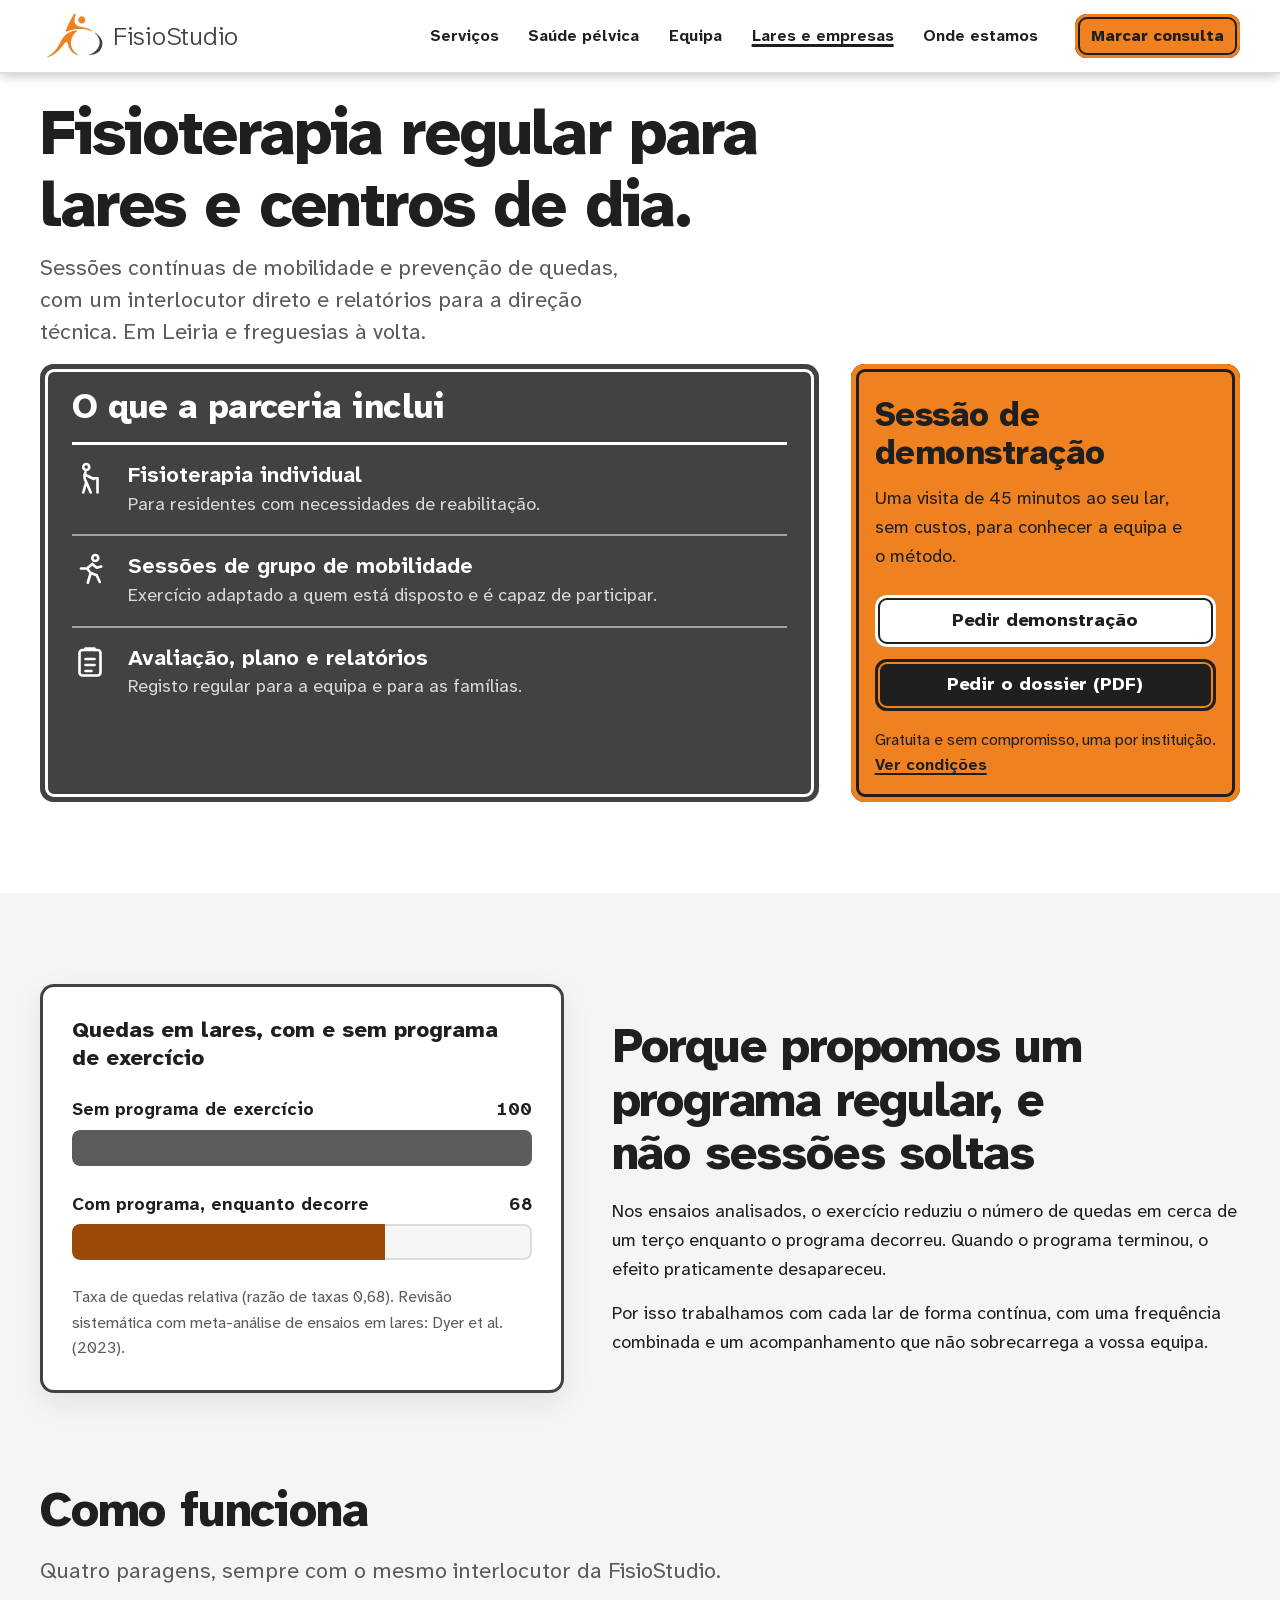
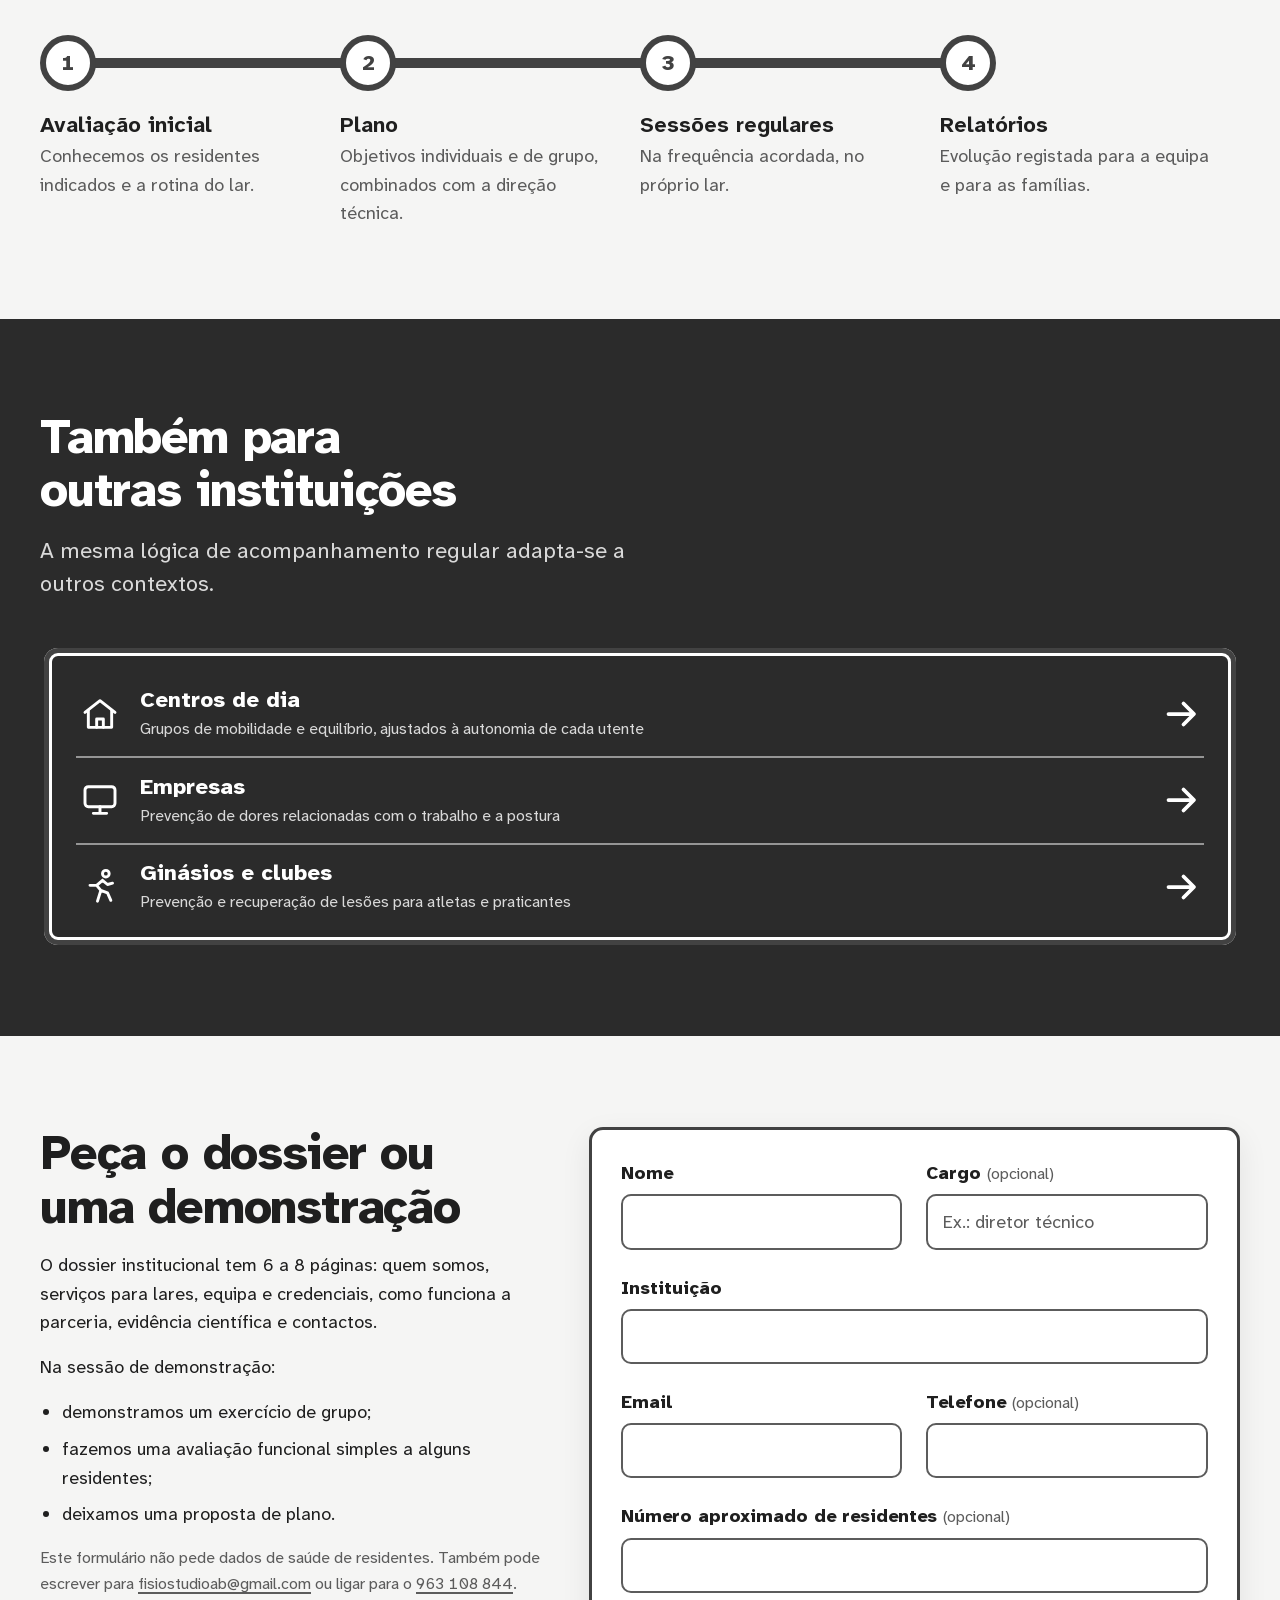
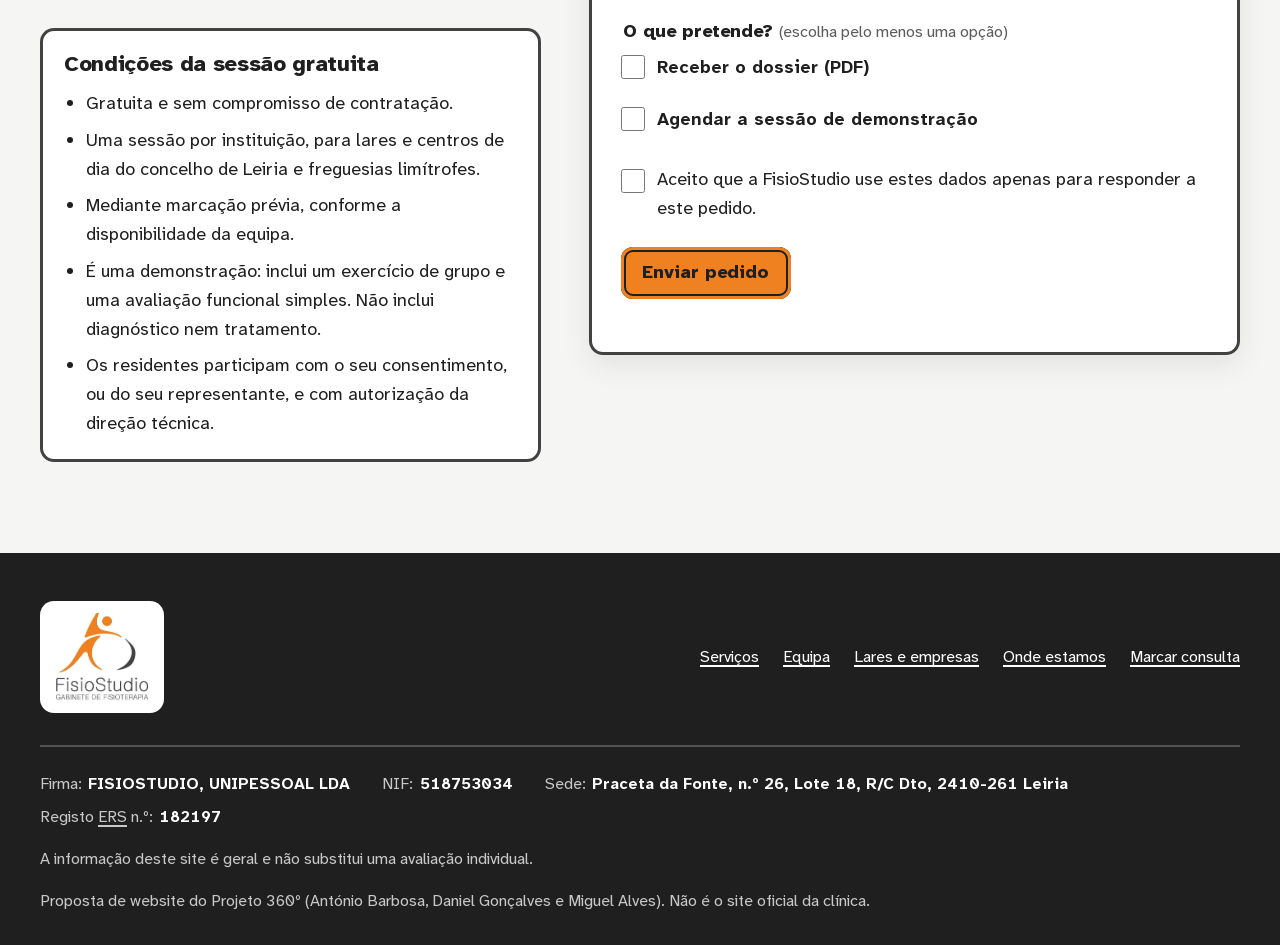
==== commit f78fbe65: "Marcação de consultas pelo site Nova página marcar.html com formulário de pedido de marcação (especi" ====
--- a/lares.html
+++ b/lares.html
@@ -30,6 +30,7 @@
     <symbol id="i-mic" viewBox="0 0 24 24"><rect x="9" y="3" width="6" height="11" rx="3"/><path d="M5.5 11a6.5 6.5 0 0 0 13 0M12 17.5V21M8.5 21h7"/></symbol>
     <symbol id="i-star" viewBox="0 0 24 24"><path d="M12 2.8l2.8 5.8 6.3.9-4.6 4.4 1.1 6.3L12 17.2l-5.6 3 1.1-6.3L2.9 9.5l6.3-.9z"/></symbol>
     <symbol id="i-clipboard" viewBox="0 0 24 24"><rect x="5" y="4" width="14" height="17" rx="2"/><path d="M9 4V3h6v1M9 10h6M9 14h6M9 18h4"/></symbol>
+    <symbol id="i-calendar" viewBox="0 0 24 24"><rect x="3" y="5" width="18" height="16" rx="2"/><path d="M3 10h18M8 3v4M16 3v4M8 14h2M14 14h2M8 17.5h2"/></symbol>
     <symbol id="i-menu" viewBox="0 0 24 24"><path d="M4 7h16M4 12h16M4 17h16"/></symbol>
   </defs>
 </svg>
@@ -39,7 +40,7 @@
 <header class="site-header">
   <div class="wrap">
     <a class="brand" href="index.html" aria-label="FisioStudio, página inicial"><img src="assets/logo-mark.png" alt="" width="57" height="44"><span aria-hidden="true">FisioStudio</span></a>
-    <a class="btn header-cta" href="#pedido" aria-label="Pedir demonstração"><span class="cta-long" aria-hidden="true">Pedir demonstração</span><span class="cta-short" aria-hidden="true">Pedir</span></a>
+    <a class="btn header-cta" href="marcar.html" aria-label="Marcar consulta"><span class="cta-long" aria-hidden="true">Marcar consulta</span><span class="cta-short" aria-hidden="true">Marcar</span></a>
     <button class="menu-toggle" type="button" aria-expanded="false" aria-controls="menu">
       <svg class="icon" aria-hidden="true"><use href="#i-menu"/></svg>Menu
     </button>
@@ -178,50 +179,50 @@
         </div>
       </div>
 
-      <form class="form" data-request-form novalidate aria-labelledby="pedido-titulo">
+      <form class="form" data-form data-subject="Pedido de lar ou instituição" data-success="Pedido enviado. Vamos responder por email com o dossier ou para combinar a sessão de demonstração." novalidate aria-labelledby="pedido-titulo">
         <div class="field-row">
           <div class="field">
             <label for="nome">Nome</label>
-            <input id="nome" name="nome" type="text" autocomplete="name" required aria-describedby="erro-nome">
+            <input id="nome" name="nome" data-label="Nome" type="text" autocomplete="name" required aria-describedby="erro-nome">
             <p class="error" id="erro-nome" hidden>Indique o seu nome.</p>
           </div>
           <div class="field">
             <label for="cargo">Cargo <span class="hint">(opcional)</span></label>
-            <input id="cargo" name="cargo" type="text" autocomplete="organization-title" placeholder="Ex.: diretor técnico">
+            <input id="cargo" name="cargo" data-label="Cargo" type="text" autocomplete="organization-title" placeholder="Ex.: diretor técnico">
           </div>
         </div>
         <div class="field">
           <label for="instituicao">Instituição</label>
-          <input id="instituicao" name="instituicao" type="text" autocomplete="organization" required aria-describedby="erro-instituicao">
+          <input id="instituicao" name="instituicao" data-label="Instituição" type="text" autocomplete="organization" required aria-describedby="erro-instituicao">
           <p class="error" id="erro-instituicao" hidden>Indique o nome da instituição.</p>
         </div>
         <div class="field-row">
           <div class="field">
             <label for="email">Email</label>
-            <input id="email" name="email" type="email" autocomplete="email" required aria-describedby="erro-email">
+            <input id="email" name="email" data-label="Email" type="email" autocomplete="email" required aria-describedby="erro-email">
             <p class="error" id="erro-email" hidden>Indique um email válido, por exemplo nome@instituicao.pt.</p>
           </div>
           <div class="field">
             <label for="telefone">Telefone <span class="hint">(opcional)</span></label>
-            <input id="telefone" name="telefone" type="tel" autocomplete="tel">
+            <input id="telefone" name="telefone" data-label="Telefone" type="tel" autocomplete="tel">
           </div>
         </div>
         <div class="field">
           <label for="residentes">Número aproximado de residentes <span class="hint">(opcional)</span></label>
-          <input id="residentes" name="residentes" type="number" min="1" inputmode="numeric">
-        </div>
-        <fieldset aria-describedby="erro-pedido">
+          <input id="residentes" name="residentes" data-label="N.º aproximado de residentes" type="number" min="1" inputmode="numeric">
+        </div>
+        <fieldset data-label="Pedido" data-required-group="pedido" aria-describedby="erro-pedido">
           <legend>O que pretende? <span class="hint">(escolha pelo menos uma opção)</span></legend>
-          <label class="choice"><input type="checkbox" name="pedido" value="dossier"> Receber o dossier (PDF)</label>
-          <label class="choice"><input type="checkbox" name="pedido" value="demonstracao"> Agendar a sessão de demonstração</label>
+          <label class="choice"><input type="checkbox" name="pedido" value="dossier" data-value="Receber o dossier (PDF)"> Receber o dossier (PDF)</label>
+          <label class="choice"><input type="checkbox" name="pedido" value="demonstracao" data-value="Agendar a sessão de demonstração"> Agendar a sessão de demonstração</label>
           <p class="error" id="erro-pedido" hidden>Escolha pelo menos uma opção.</p>
         </fieldset>
         <div class="field">
           <label class="choice choice--consent"><input type="checkbox" name="consentimento" required aria-describedby="erro-consentimento"> Aceito que a FisioStudio use estes dados apenas para responder a este pedido.</label>
           <p class="error" id="erro-consentimento" hidden>Para o contactarmos, precisamos do seu consentimento.</p>
         </div>
-        <button class="btn" type="submit">Enviar pedido por email</button>
-        <p class="hint">Ao enviar, abrimos o seu programa de email com o pedido já escrito para fisiostudioab@gmail.com.</p>
+        <input type="text" name="_honey" tabindex="-1" autocomplete="off" class="visually-hidden" aria-hidden="true">
+        <button class="btn" type="submit">Enviar pedido</button>
         <p class="form-status" role="status" tabindex="-1"></p>
       </form>
     </div>
@@ -239,6 +240,7 @@
           <li><a href="index.html#equipa">Equipa</a></li>
           <li><a href="lares.html">Lares e empresas</a></li>
           <li><a href="index.html#onde-estamos">Onde estamos</a></li>
+          <li><a href="marcar.html">Marcar consulta</a></li>
         </ul>
       </nav>
     </div>
--- a/assets/styles.css
+++ b/assets/styles.css
@@ -113,7 +113,8 @@
 
 .visually-hidden {
   position: absolute !important;
-  width: 1px; height: 1px;
+  width: 1px !important; height: 1px !important; min-height: 0 !important;
+  padding: 0 !important; border: 0 !important; margin: -1px !important;
   overflow: hidden; clip: rect(0 0 0 0);
   white-space: nowrap;
 }
@@ -712,6 +713,22 @@
 .choice--consent { align-items: flex-start; font-weight: 400; }
 .choice--consent input { margin-top: 0.2rem; }
 .form .btn { justify-self: start; }
+.form .btn[aria-busy="true"] { opacity: 0.75; cursor: progress; }
+.choice-row { display: flex; flex-wrap: wrap; gap: 0 var(--space-5); }
+select {
+  font: inherit; color: var(--ink);
+  min-height: 3.25rem; width: 100%;
+  padding: 0.7rem 2.5rem 0.7rem 0.9rem;
+  background: #fff url("data:image/svg+xml,%3Csvg xmlns='http://www.w3.org/2000/svg' viewBox='0 0 24 24' fill='none' stroke='%231f1f1f' stroke-width='2.5' stroke-linecap='round' stroke-linejoin='round'%3E%3Cpath d='M6 9l6 6 6-6'/%3E%3C/svg%3E") no-repeat right 0.8rem center / 1.25rem;
+  border: 2px solid var(--ink-soft);
+  border-radius: 10px;
+  appearance: none;
+}
+select:hover { border-color: var(--ink); }
+select:focus-visible { border-color: var(--sign); box-shadow: 0 0 0 4px var(--sign-tint); outline: 3px solid var(--sign); outline-offset: 1px; }
+.form-status a { color: inherit; font-weight: 800; }
+.hero--book { padding-bottom: var(--space-5); background: var(--ground); }
+.request__info h2 + .steps { margin-top: var(--space-4); }
 .form-status { border-radius: 12px; padding: var(--space-3) var(--space-4); font-weight: 700; }
 .form-status:empty { padding: 0; margin: 0; height: 0; overflow: hidden; box-shadow: none; }
 .form-status--ok { background: var(--ok-bg); color: var(--ok); box-shadow: inset 0 0 0 2px var(--ok); }
